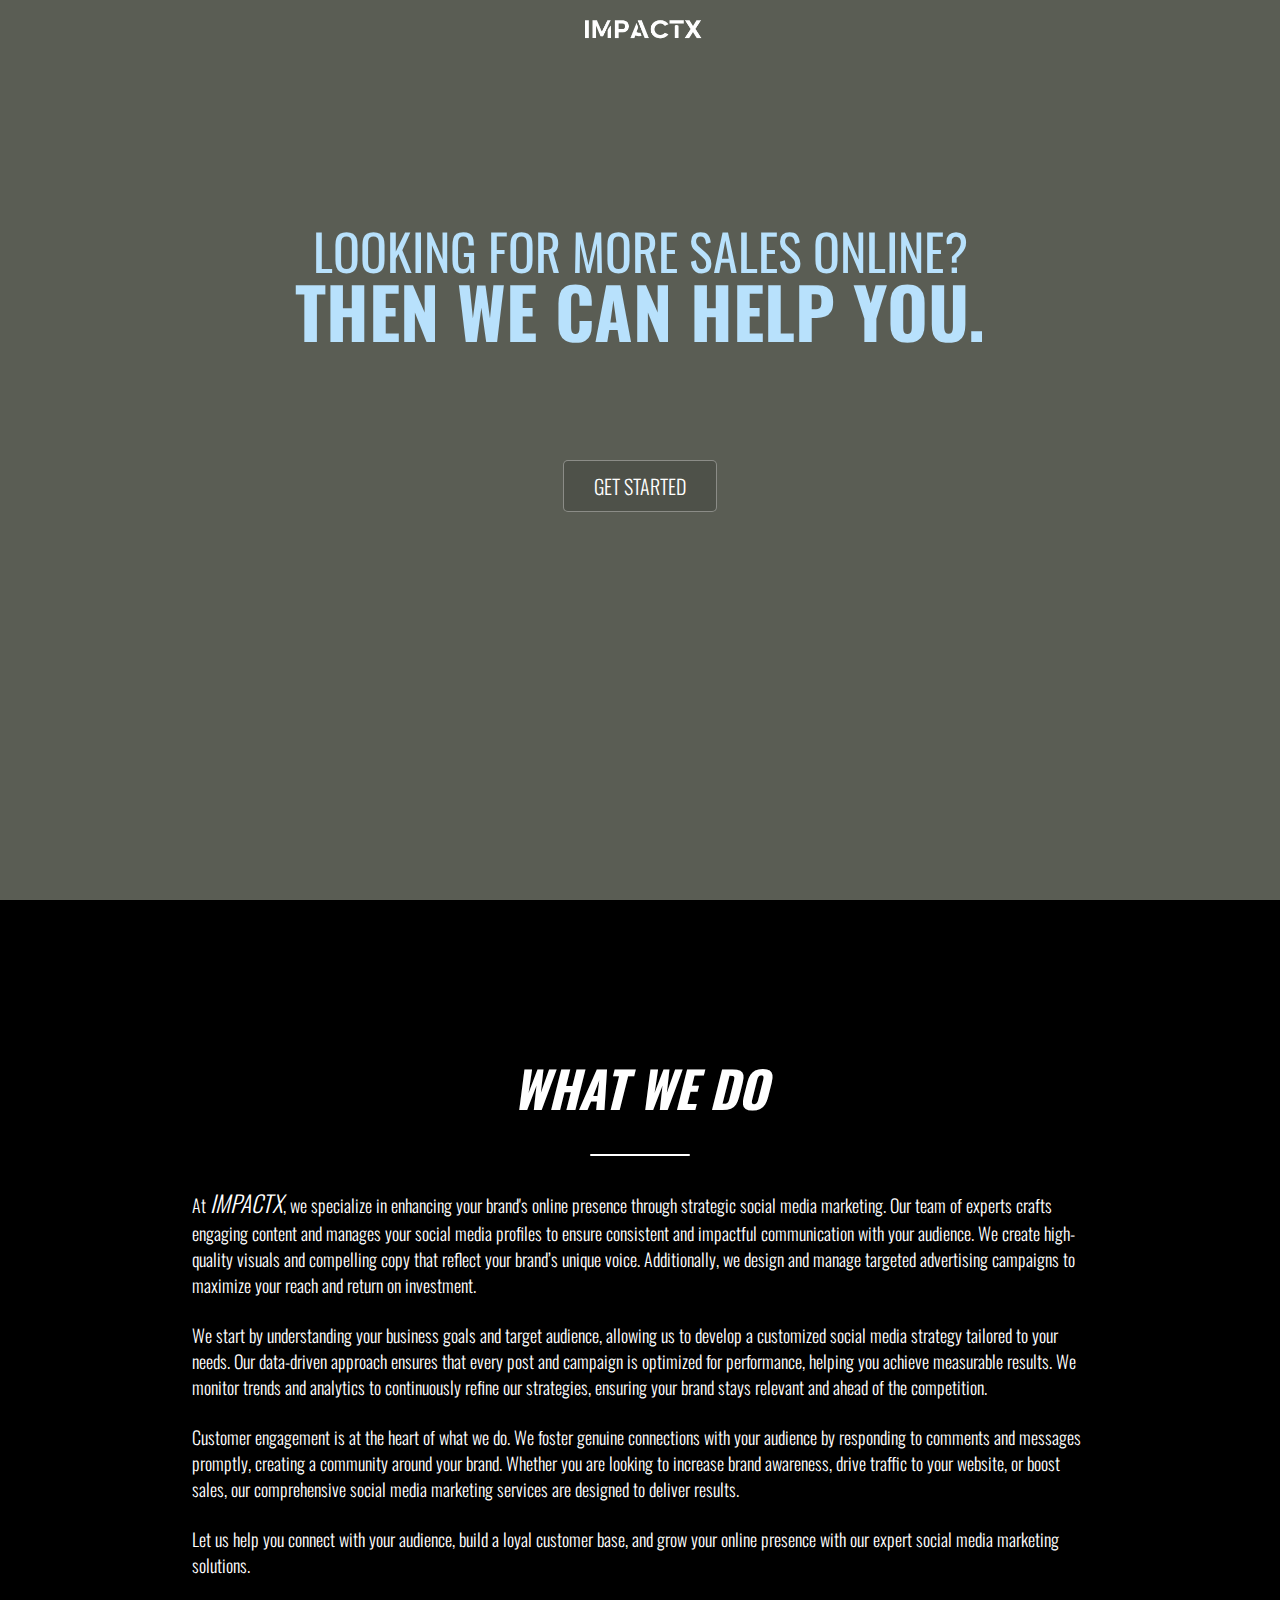
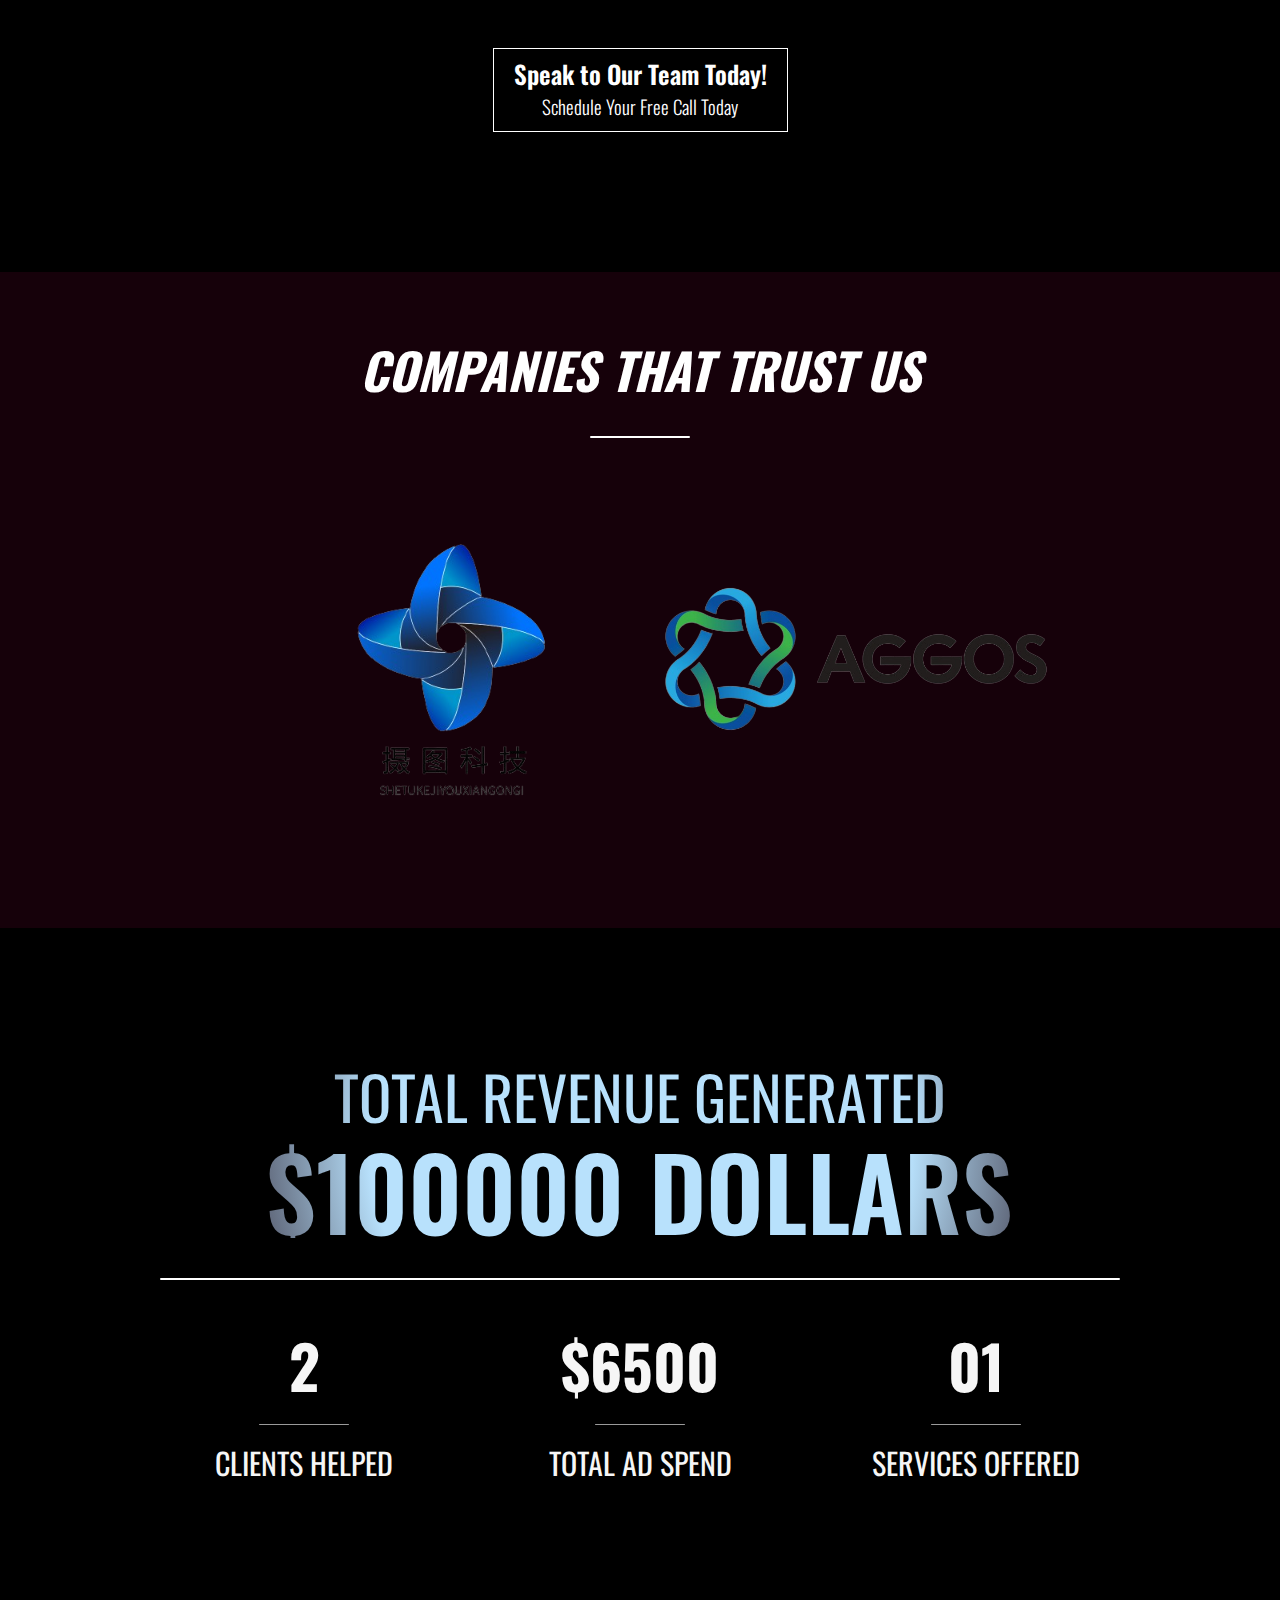
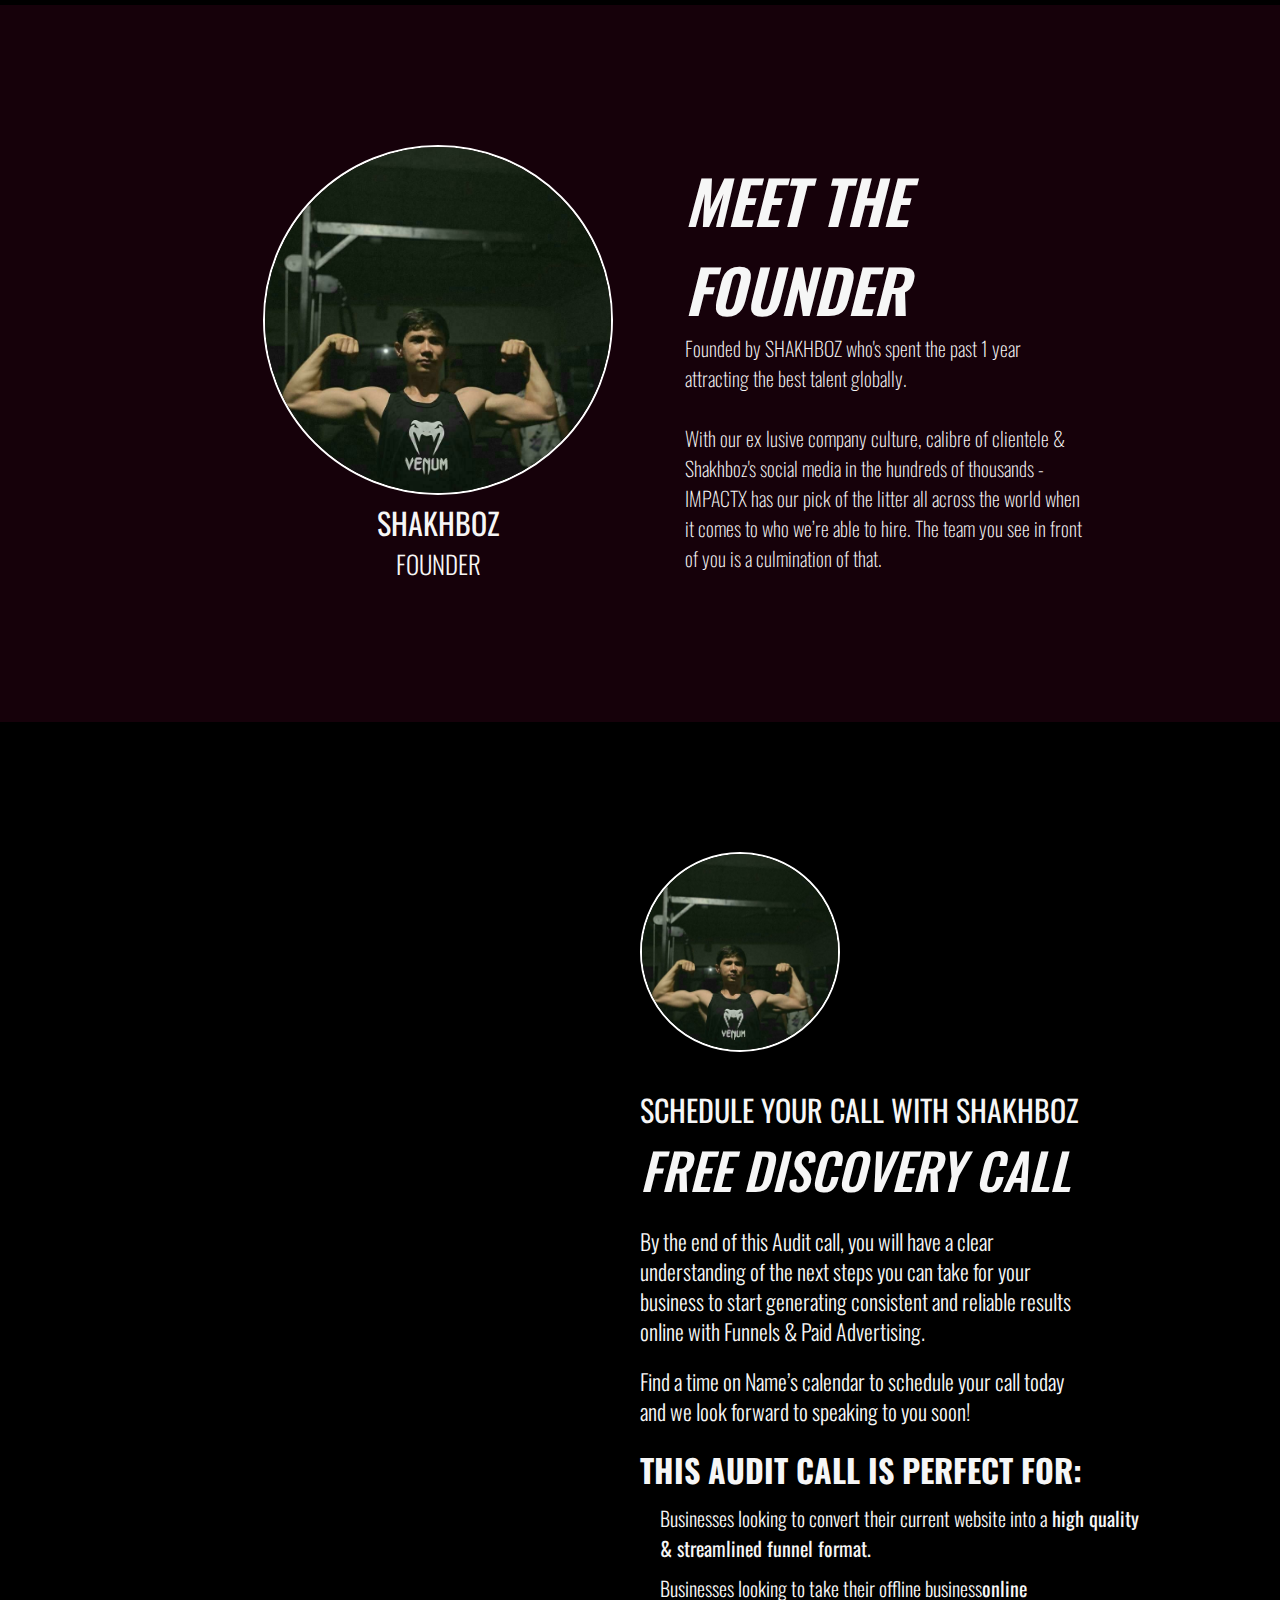
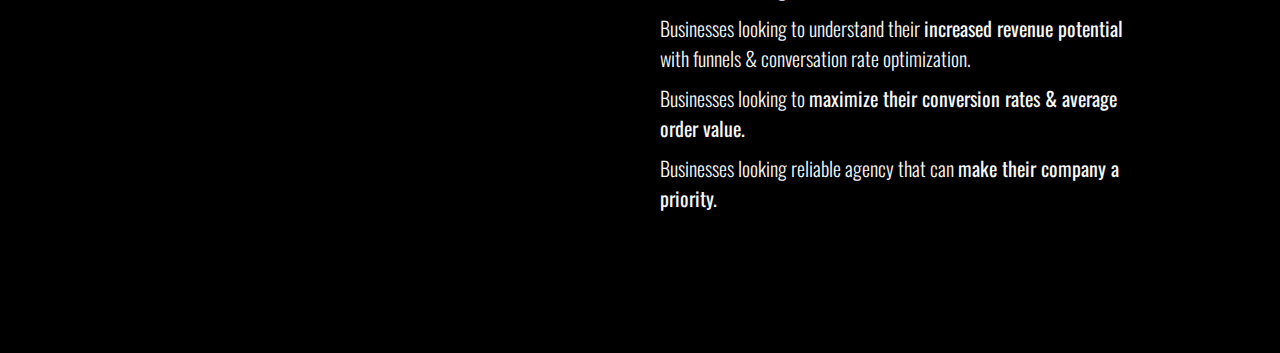
==== index.html @ bb974f60 "First commit" ====
<!DOCTYPE html>
<html lang="en">

<head>
    <meta charset="UTF-8">
    <meta name="viewport" content="width=device-width, initial-scale=1.0">
    <title>IMPACTX</title>
    <link rel="preconnect" href="https://fonts.googleapis.com">
    <link rel="preconnect" href="https://fonts.gstatic.com" crossorigin>
    <link rel="icon" type="image/x-icon" href="./img/logo.png">
    <link
        href="https://fonts.googleapis.com/css2?family=Poppins:ital,wght@0,100;0,200;0,300;0,400;0,500;0,600;0,700;0,800;0,900;1,100;1,200;1,300;1,400;1,500;1,600;1,700;1,800;1,900&display=swap"
        rel="stylesheet">
    <link rel="stylesheet" href="./style.css">
    <link rel="stylesheet" href="https://cdnjs.cloudflare.com/ajax/libs/font-awesome/6.5.2/css/all.min.css"
        integrity="sha512-SnH5WK+bZxgPHs44uWIX+LLJAJ9/2PkPKZ5QiAj6Ta86w+fsb2TkcmfRyVX3pBnMFcV7oQPJkl9QevSCWr3W6A=="
        crossorigin="anonymous" referrerpolicy="no-referrer" />
    <link rel="preconnect" href="https://fonts.googleapis.com">
    <link rel="preconnect" href="https://fonts.gstatic.com" crossorigin>
    <link href="https://fonts.googleapis.com/css2?family=Oswald:wght@200..700&display=swap" rel="stylesheet">
</head>

<body>
    <section class="header">
        <div class="bg-black">
            <div class="navbar">
                <img src="./img/logo.png" alt="">
            </div>
            <div class="head">
                <h1 class="look">
                    LOOKING FOR MORE SALES ONLINE?
                </h1>
                <h1 class="help">
                    THEN WE CAN HELP YOU.
                </h1>
            </div>
            <a href="#do" class="down">
                <button class="down_btn">GET STARTED</button>
        </div>
        </a>
        </div>
    </section>
    <section class="do" id="do">
        <div class="do_head">
            <h1 class="do_head_h1">
                WHAT WE DO
            </h1>
        </div>
        <div class="line"></div>

        <div class="do_paragraph">
            <p>At <span class="comp_logo">IMPACTX</span>, we specialize in enhancing your brand's online presence
                through strategic social media marketing. Our team of experts crafts engaging content and manages your
                social media profiles to ensure consistent and impactful communication with your audience. We create
                high-quality visuals and compelling copy that reflect your brand’s unique voice. Additionally, we design
                and manage targeted advertising campaigns to maximize your reach and return on investment.</p>
            <br>
            <p>We start by understanding your business goals and target audience, allowing us to develop a customized
                social media strategy tailored to your needs. Our data-driven approach ensures that every post and
                campaign is optimized for performance, helping you achieve measurable results. We monitor trends and
                analytics to continuously refine our strategies, ensuring your brand stays relevant and ahead of the
                competition.</p>
            <br>
            <p>Customer engagement is at the heart of what we do. We foster genuine connections with your audience by
                responding to comments and messages promptly, creating a community around your brand. Whether you are
                looking to increase brand awareness, drive traffic to your website, or boost sales, our comprehensive
                social media marketing services are designed to deliver results.</p>
            <br>
            <p>Let us help you connect with your audience, build a loyal customer base, and grow your online presence
                with our expert social media marketing solutions.
            </p>
        </div>
        <div class="do_btn_div">
        <a class="call_btn_in" href="#call">Speak to Our Team Today! <br> <span class="call_btn_in_span">Schedule Your Free Call Today</span> </a>

        </div>
    </section>
    <section class="companies">
        <div class="companies_head">
            <h1 class="do_head_h1">COMPANIES THAT TRUST US</h1>
        </div>
        <div class="line"></div>
        <div class="companies_images">
            <img src="./img/cmp1.png" alt="">
            <img src="./img/cmp2.png" class="companies_images_img2" alt="">
        </div>
    </section>

    <section class="revenue">
        <div class="revenue_head">
            <h1 class="revenue_head_1">TOTAL REVENUE GENERATED</h1>
            <h1 class="revenue_head_2">$100000 DOLLARS</h1>
        </div>
        <div class="line_revenue"></div>
        <div class="spend">
            <div class="card">
                <h1 class="spend_card_1">2</h1>
                <div class="line_card"></div>
                <h1 class="spend_card_2">CLIENTS HELPED</h1>
            </div>
            <div class="card">
                <h1 class="spend_card_1">$6500</h1>
                <div class="line_card"></div>
                <h1 class="spend_card_2">TOTAL AD SPEND</h1>
            </div>
            <div class="card">
                <h1 class="spend_card_1">01</h1>
                <div class="line_card"></div>
                <h1 class="spend_card_2">SERVICES OFFERED</h1>
            </div>
        </div>
    </section>
    <section class="founder">
        <div class="founder_main_content">
            <div class="founder_img">
                <img src="./img/founder.jpg" alt="">
                <div class="founder_img_content">
                    <h1 class="founder_img_name_1">SHAKHBOZ</h1>
                    <h2 class="founder_img_name_2">FOUNDER</h2>
                </div>
            </div>
            <div class="founder_content">
                <h1 class="founder_content_1">MEET THE FOUNDER</h1>
                <p class="founder_content_2">Founded by SHAKHBOZ who's spent the past 1 year attracting the best talent
                    globally.
                    <br>
                    <br>
                    With our ex     lusive company culture, calibre of clientele & Shakhboz's social media in the hundreds of
                    thousands - IMPACTX has our pick of the litter all across the world when it comes to who we’re able to
                    hire. The team you see in front of you is a culmination of that.
                </p>
            </div>
        </div>
    </section>
    <section class="call" id="call">
        <div class="call_img">
            <img src="./img/founder.jpg" alt="">
        </div>
        <div class="call_content">
            <h1 class="call_content_1">SCHEDULE YOUR CALL WITH SHAKHBOZ</h1>
            <h1 class="call_content_2">FREE DISCOVERY CALL</h1>
            <p class="call_content_3">By the end of this Audit call, you will have a clear understanding of the next steps you can take for your business to start generating consistent and reliable results online with Funnels & Paid Advertising.</p>
            <p class="call_content_4">Find a time on Name’s calendar to schedule your call today and we look forward to speaking to you soon!</p>
            
            <div class="perfect">
                <h1 class="perfect_h1">THIS AUDIT CALL IS PERFECT FOR:</h1>
                <div class="perfect_card"><i class="fa-solid fa-circle-check"></i> 
                    <h2 class="perfect_card_h2">
                        Businesses looking to convert their current website into a <strong> high quality & streamlined funnel format.</strong>
                   </h2>
                </div>
                <div class="perfect_card"><i class="fa-solid fa-circle-check"></i> 
                    <h2 class="perfect_card_h2">Businesses looking to take their offline business<strong>online</strong>
                   </h2>
                </div>
                <div class="perfect_card"><i class="fa-solid fa-circle-check"></i> 
                    <h2 class="perfect_card_h2">
                        Businesses looking to understand their <strong>increased revenue potential</strong> with funnels & conversation rate optimization.
                   </h2>
                </div>
                <div class="perfect_card"><i class="fa-solid fa-circle-check"></i> 
                    <h2 class="perfect_card_h2">
                        Businesses looking to <strong>maximize their conversion rates & average order value.</strong>
                   </h2>
                </div>
                <div class="perfect_card"><i class="fa-solid fa-circle-check"></i> 
                    <h2 class="perfect_card_h2">
                        Businesses looking reliable agency that can <strong>make their company a priority.</strong>
                   </h2>
                </div>
            </div>
        </div>
    </section>
</body>

</html>
---- style.css ----
* {
    margin: 0;
    padding: 0;
    box-sizing: border-box;
    font-family: "Oswald", sans-serif;
}

html {
    scroll-behavior: smooth;
    scroll-timeline: 2s;
}

/* ===== Scrollbar CSS ===== */
/* Firefox */
* {
    scrollbar-width: auto;
    scrollbar-color: #8f8f8f #000000;
}

/* Chrome, Edge, and Safari */
*::-webkit-scrollbar {
    width: 16px;
}

*::-webkit-scrollbar-track {
    background: #000000;
}

*::-webkit-scrollbar-thumb {
    background-color: #8f8f8f;
    border-radius: 43px;
    border: 10px solid #ffffff;
}







.header {
    background-image: url(./img/bg2.jpg);
    height: 100vh;
    background-repeat: no-repeat;
    background-size: cover;
    width: 100%;
    text-align: center;
}

.bg-black {
    background-color: rgba(9, 14, 0, 0.671);
    height: 100%;
}

.navbar {
    height: 100px;
}

.navbar img {
    width: 12%;
}

.head {
    height: 40%;
    display: flex;
    flex-direction: column;
    align-items: center;
    justify-content: center;
    color: white;
    line-height: 60px;
    background: #B8E1FC;
    background: radial-gradient(circle farthest-corner at center center, #B8E1FC 59%, #231421 100%);
    -webkit-background-clip: text;
    -webkit-text-fill-color: transparent;

}

.look {
    font-size: 50px;
    font-weight: 400;
}

.help {
    font-size: 70px;
}

.down {
    /* border: 1px solid red; */
}

.down_btn {
    border: 1px solid rgba(255, 255, 255, 0.343);
    color: white;
    padding: 10px 30px;
    border-radius: 5px;
    font-size: 20px;
    font-weight: 300;
    background: #00000020;
    transition: .5s;
    cursor: pointer;
}

.down_btn:hover {
    background: #004241a3;
    padding: 10px 40px;
}












.do {
    height: 100%;
    background-color: black;
    padding-top: 150px;
    padding-bottom: 70px;
}

.line {
    background-color: white;
    width: 100px;
    height: 2px;
    margin: 30px auto;
    border-radius: 2px;
}

.do_head {
    /* border: 1px solid red; */
    color: #fff;
    display: flex;
    align-items: center;
    justify-content: center;
    width: 80%;
    /* padding-top: 150px; */
    margin: auto;
}

.do_head_h1 {
    font-size: 50px;
    font-weight: 700;
    font-style: italic;
}

.do_paragraph {
    /* border: 1px solid white; */
    width: 70%;
    margin: auto;
    color: white;
}

.do_paragraph p {
    font-size: 18px;
    font-weight: 300;
}

.comp_logo {
    font-size: 23px;
    font-weight: 300;
    font-style: italic;
}
.do_btn_div{
    width: 100%;
    display: flex;
    align-items: center;
    margin: 50px auto;
}
.call_btn_in{
    text-align: center;
    border: 1px solid white;
    padding: 10px 20px;
    text-decoration: none;
    color: white;
    margin: 20px auto;
    font-size: 25px;
    line-height: 30px;
    font-weight: 600;
    transition: .5s;
}
.call_btn_in_span{
    font-size: 19px;
    font-weight: 300;
}
.call_btn_in:hover{
    background-color: #004241a3;
    padding: 10px 30px;
}



.companies {
    background-color: #16010a;
    color: white;
    padding-top: 60px;
    padding-bottom: 60px;
}

.companies_head {
    width: 70%;
    text-align: center;
    margin: auto;
}

.companies_images {
    display: flex;
    align-items: center;
    width: 60%;
    /* border: 1px solid grey; */
    justify-content: space-between;
    margin: auto;
}

.companies_images img {
    width: 400px;
}

.companies_images_img2 {
    margin-bottom: 30px;
}


.revenue {
    background: black;
    height: 100%;
    color: white;
    padding-top: 120px;
    padding-bottom: 120px;

}

.revenue_head {
    color: white;
    width: 70%;
    margin: auto;
    background: #B8E1FC;
    background: radial-gradient(circle farthest-corner at center center, #B8E1FC 59%, #231421 100%);
    -webkit-background-clip: text;
    -webkit-text-fill-color: transparent;
    text-align: center;
    line-height: 95px;
}

.revenue_head_1 {
    font-size: 60px;
    font-weight: 400;
}

.revenue_head_2 {
    font-size: 100px;
    font-weight: 600;
}

.line_revenue {
    width: 75%;
    background: white;
    height: 2px;
    border-radius: 3px;
    margin: 40px auto;
}

.spend {
    width: 70%;
    display: flex;
    margin: auto;
    text-align: center;
    align-items: center;
    justify-content: space-between;
    color: #f6f6f6;
}

.card {
    width: 25%;
}

.spend_card_1 {
    font-size: 60px;
}

.line_card {
    width: 40%;
    margin: 15px auto;
    background: #ffffff9a;
    height: 1px;
    border-radius: 1px;
}

.spend_card_2 {
    font-weight: 400;
    font-size: 30px;
}

.founder {
    background-color: #16010a;
    color: #f6f6f6;
    padding-top: 140px;
    padding-bottom: 140px;
}

.founder_main_content {
    display: flex;
    align-items: center;
    justify-content: space-between;
    width: 70%;
    margin: auto;
}

.founder_img {
    width: 45%;
    margin: auto;
    text-align: center;
}

.founder_img img {
    border-radius: 50%;
    height: 350px;
    object-fit: cover;
    object-position: left;
    width: 350px;
    border: 2px solid white;
}

.founder_img_name_1 {
    font-size: 30px;
    font-weight: 400;
}

.founder_img_name_2 {
    font-size: 25px;
    font-weight: 300;
}

.founder_content {
    width: 45%;
}

.founder_content_1 {
    font-size: 60px;
    font-weight: 600;
    font-style: italic;
}

.founder_content_2 {
    font-weight: 200;
    font-size: 20px;
    line-height: 30px;
}

.call{
    background: #000000;
    color: #f6f6f6;
  display: flex;    
  flex-direction: column;
  align-items: end;
  padding-top: 130px;
  padding-bottom: 130px;
  gap: 30px;
}
.call_img{
    width: 50%;
}
.call_img img{
    width: 200px;
    height: 200px;
    border-radius: 50%;
    object-fit: cover;
    border: 2px solid white;
}
.call_content{
    width: 50%;
}
.call_content_1{
    font-size: 30px;
    font-weight: 400;
}
.call_content_2{
    font-size: 50px;
    font-weight: 500;
    font-style: italic;
}
.call_content_3, .call_content_4{
    font-size: 22px;
    width: 70%;
    margin: 20px 0;
    line-height: 30px;
    font-weight: 300;
}

.perfect{
}
.perfect_card{
    display: flex;
    /* align-items: center; */
    justify-content: space-between;
    width: 80%;
    gap: 20px;
    margin: 10px 0;
}
.perfect_card_h2{
    width: 100%;
    font-size: 20px;
    font-weight: 300;
}
.perfect_card i{
    font-size: 20px;
    padding-top: 10px;
}



/* MEDIA DOWN */
@media(max-width: 1200px){
    .founder_main_content{
        width: 96%;
    }
}

@media(max-width: 1043px){
    .companies{
        width: 100%;
        border: 1px solid grey;
    }
    .companies_images{
        width: 90%;
    }
    .call{
        align-items: center;
        justify-content: center;
    }
    .call_img{
        width: 90%;
    }
    .call_content{
        width: 90%;
    }
}

@media(max-width: 820px){
    .companies_images img{
        width: 50%;
    }
    .founder_img img{
        width: 250px;
        height: 250px;
    }
    .founder_content_1{
        font-size: 40px;
    }
    .founder_content_2{
        font-size: 18px;
    }
}

@media(max-width: 700px){
    .look{
        font-size: 45px;
        font-weight: 500;
    }
    .help{
        font-size: 50   px;
    }
    .navbar img{
        width: 20%;
    }
}

@media(max-width: 610px){
    .revenue_head{
        line-height: 60px;
    }
    .revenue_head_1{
        font-size: 40px;

    }
    .revenue_head_2{
        font-size: 60px;
    }
    .spend{
        width: 100%;
    }
    .spend_card_1{
        font-size: 40px;
    }
    .spend_card_2{
        font-size: 34px;
    }
    .head{
        margin-top: 80px;
    }
    .do_paragraph{
        width: 90%;
    }
}

@media(max-width: 500px){
    .founder_main_content{
        flex-direction: column;
        gap: 30px;
    }
    .founder_content{
        width: 90%;
    }
    .founder_content_2{
        width: 100%;
    }
    .companies_images img{
        width: 50%;
    }
    .look{
        font-size: 40px;
        line-height: 46px;
    }
    .help{
        font-size: 50px;
    }

    .spend{
        width: 80%;
        flex-direction: column;
        gap: 30px;
    }
    .card{
        border: 1px solid rgba(128, 128, 128, 0.232);
        width: 80%;
        padding: 10px;
    }
}
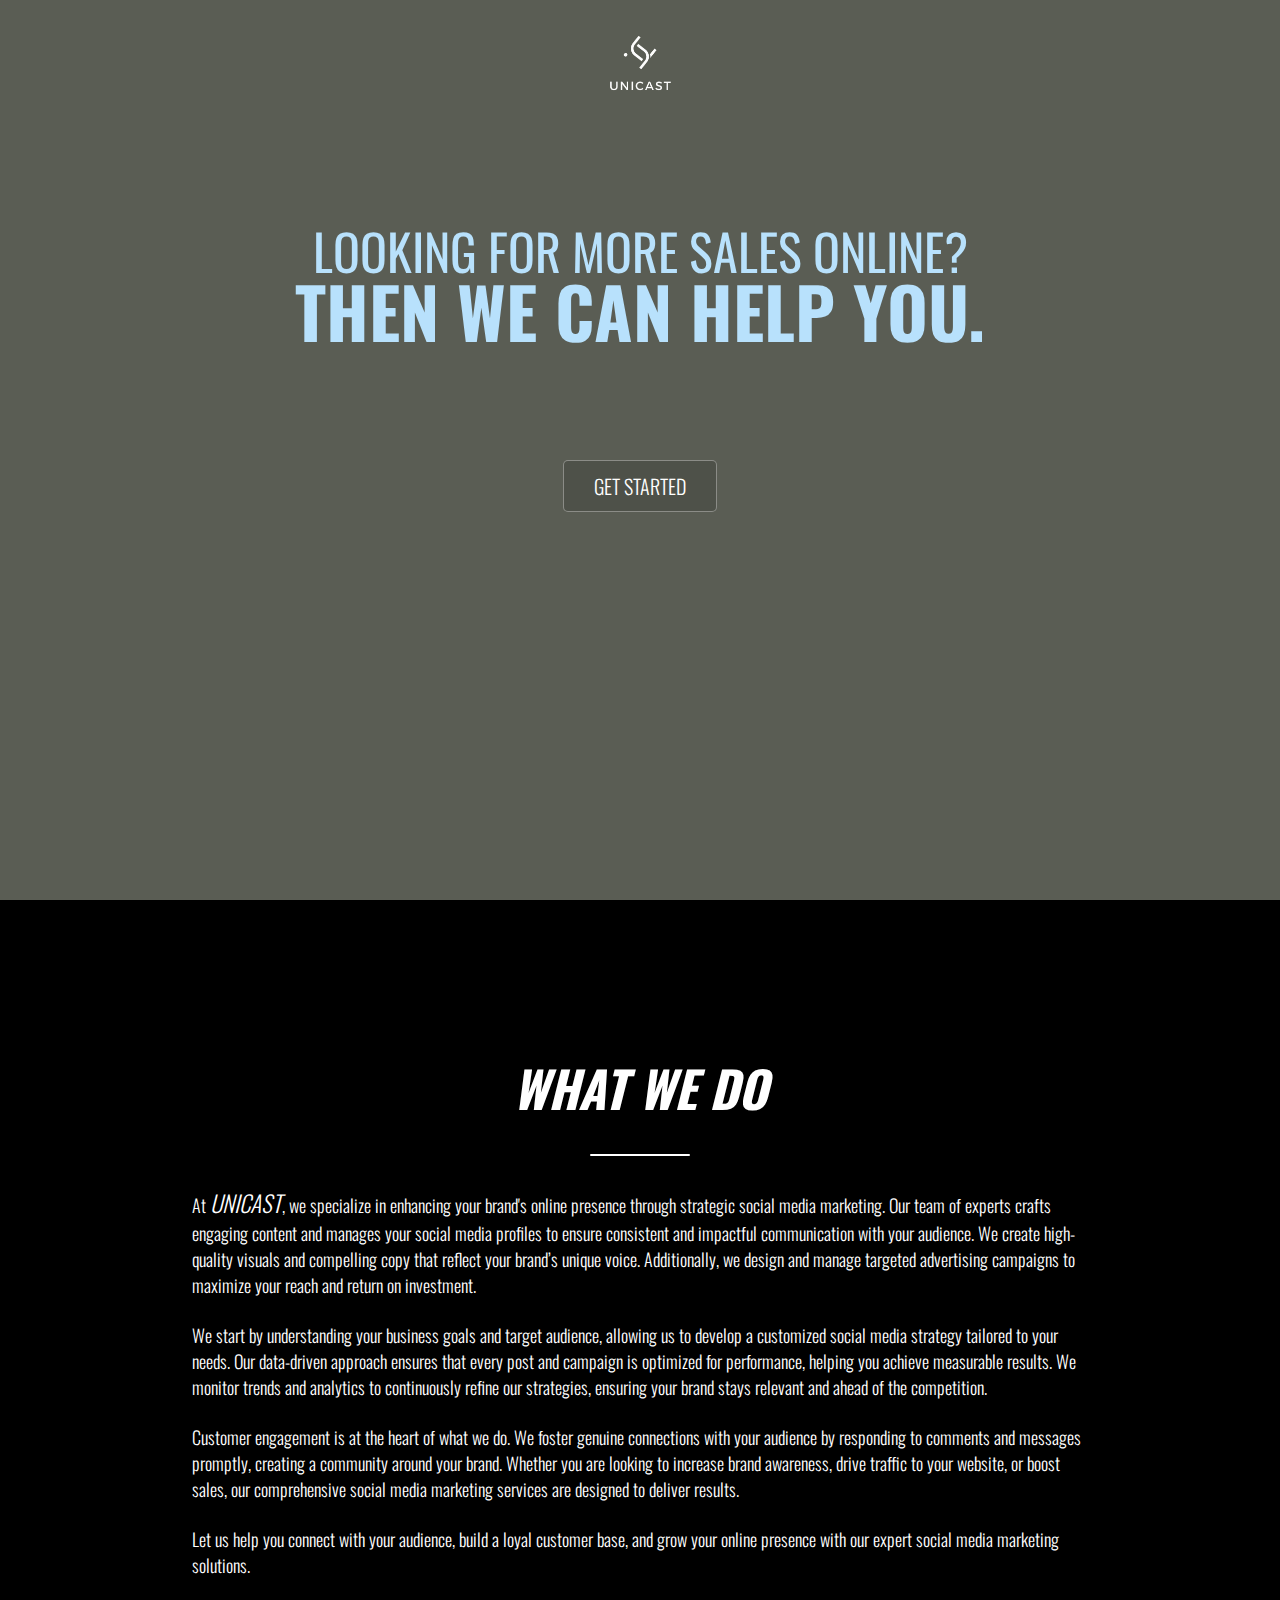
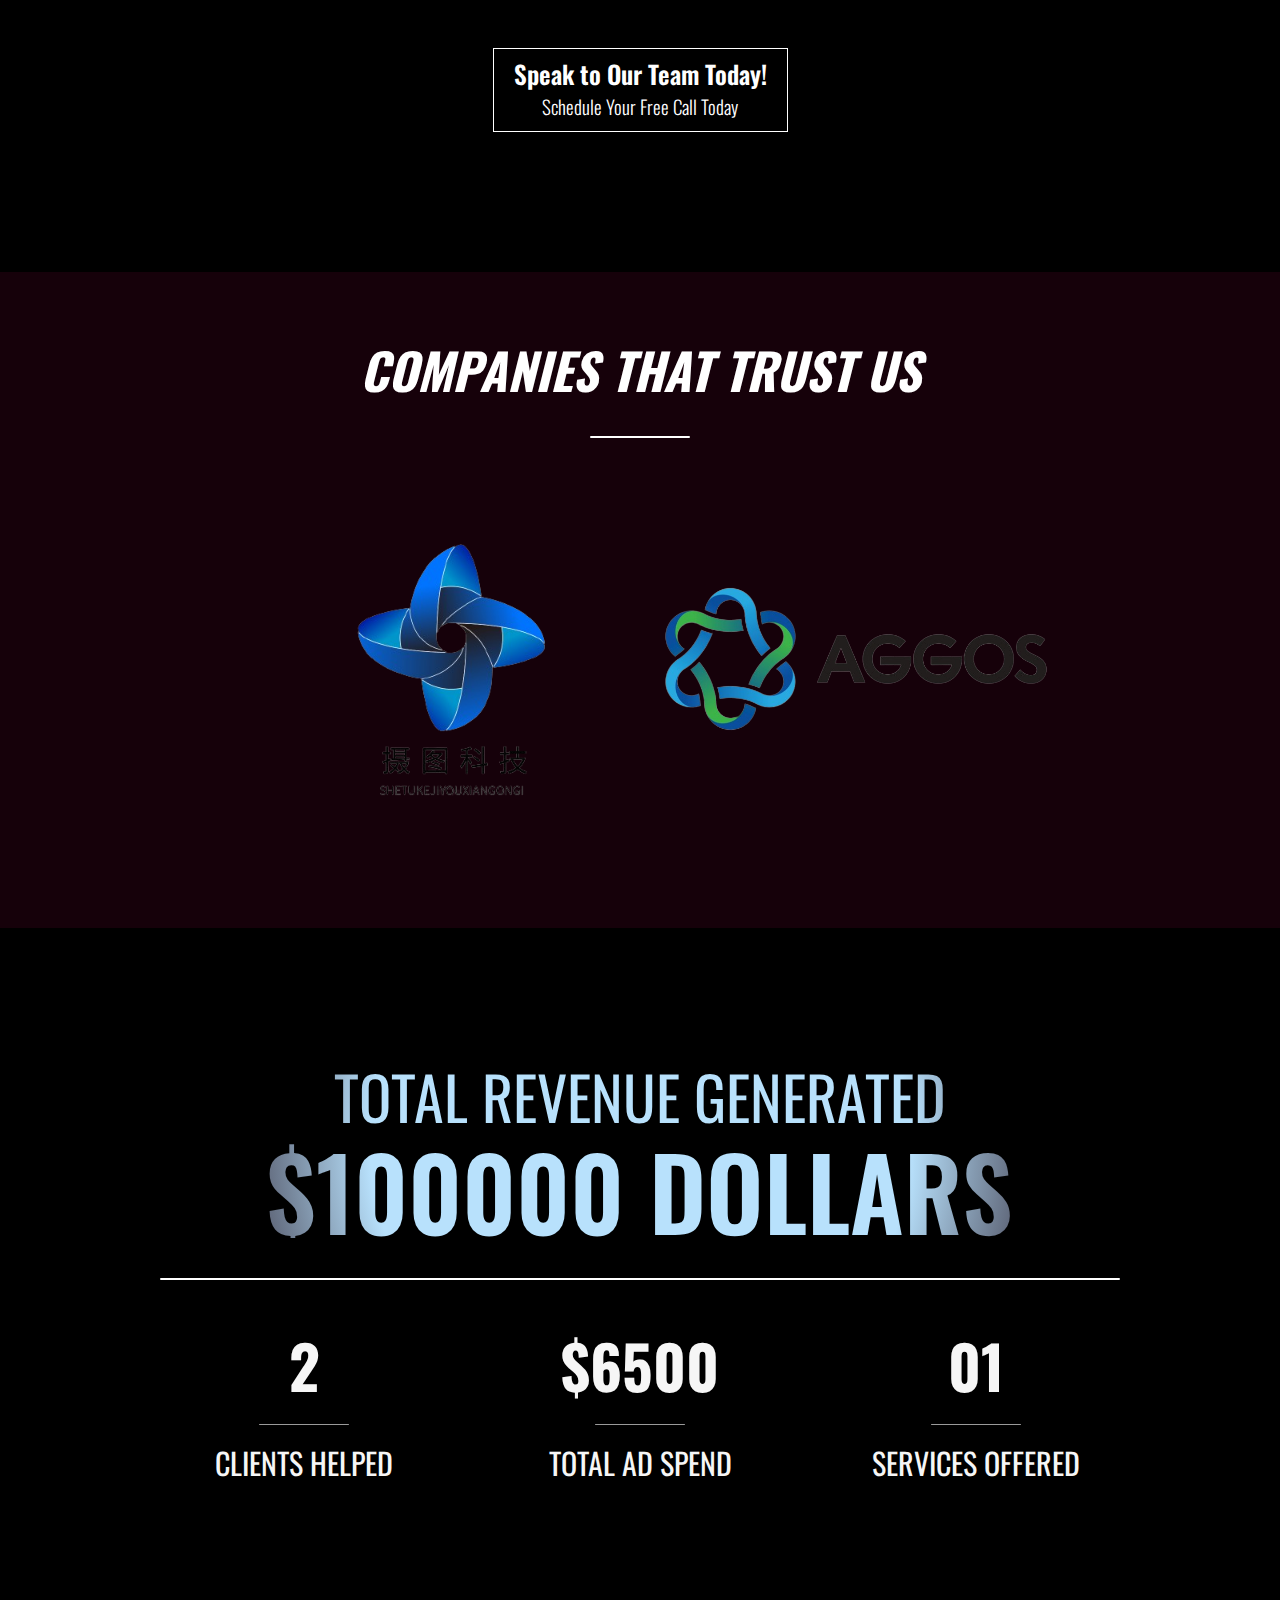
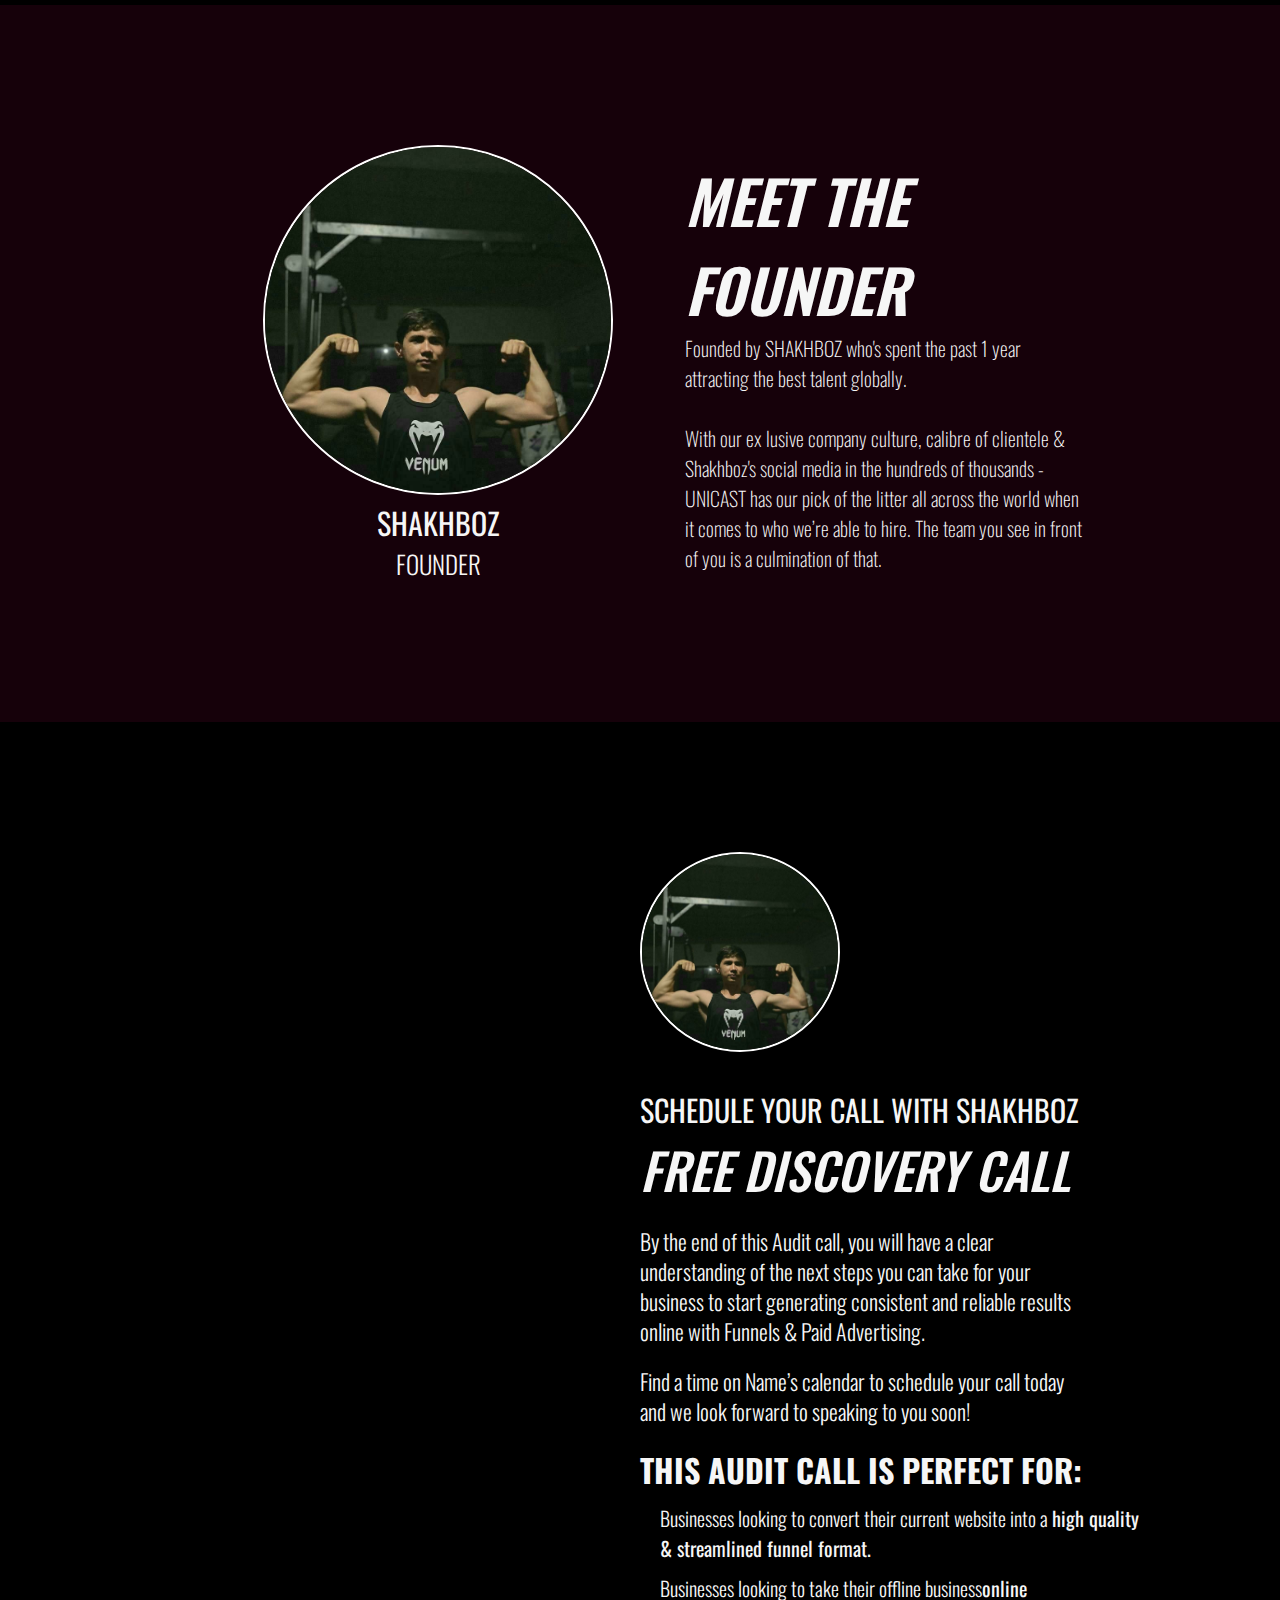
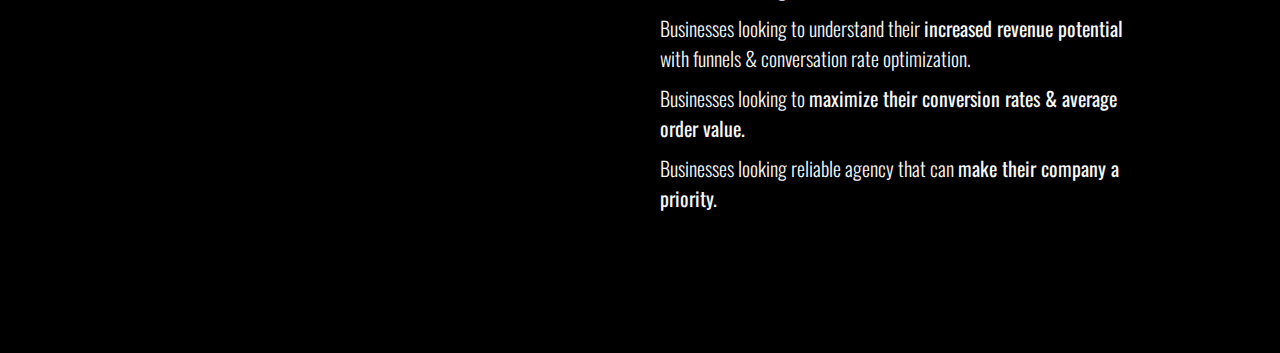
==== commit 4ff284bc: "added new page" ====
--- a/index.html
+++ b/index.html
@@ -4,10 +4,10 @@
 <head>
     <meta charset="UTF-8">
     <meta name="viewport" content="width=device-width, initial-scale=1.0">
-    <title>IMPACTX</title>
+    <title>UNICAST</title>
     <link rel="preconnect" href="https://fonts.googleapis.com">
     <link rel="preconnect" href="https://fonts.gstatic.com" crossorigin>
-    <link rel="icon" type="image/x-icon" href="./img/logo.png">
+    <link rel="icon" type="image/x-icon" href="./img/uni.png">
     <link
         href="https://fonts.googleapis.com/css2?family=Poppins:ital,wght@0,100;0,200;0,300;0,400;0,500;0,600;0,700;0,800;0,900;1,100;1,200;1,300;1,400;1,500;1,600;1,700;1,800;1,900&display=swap"
         rel="stylesheet">
@@ -24,7 +24,7 @@
     <section class="header">
         <div class="bg-black">
             <div class="navbar">
-                <img src="./img/logo.png" alt="">
+                <img src="./img/uni.png" alt="">
             </div>
             <div class="head">
                 <h1 class="look">
@@ -49,7 +49,7 @@
         <div class="line"></div>
 
         <div class="do_paragraph">
-            <p>At <span class="comp_logo">IMPACTX</span>, we specialize in enhancing your brand's online presence
+            <p>At <span class="comp_logo">UNICAST</span>, we specialize in enhancing your brand's online presence
                 through strategic social media marketing. Our team of experts crafts engaging content and manages your
                 social media profiles to ensure consistent and impactful communication with your audience. We create
                 high-quality visuals and compelling copy that reflect your brand’s unique voice. Additionally, we design
@@ -71,7 +71,7 @@
             </p>
         </div>
         <div class="do_btn_div">
-        <a class="call_btn_in" href="#call">Speak to Our Team Today! <br> <span class="call_btn_in_span">Schedule Your Free Call Today</span> </a>
+        <a class="call_btn_in" href="pages/1stpage.html">Speak to Our Team Today! <br> <span class="call_btn_in_span">Schedule Your Free Call Today</span> </a>
 
         </div>
     </section>
@@ -126,7 +126,7 @@
                     <br>
                     <br>
                     With our ex     lusive company culture, calibre of clientele & Shakhboz's social media in the hundreds of
-                    thousands - IMPACTX has our pick of the litter all across the world when it comes to who we’re able to
+                    thousands - UNICAST has our pick of the litter all across the world when it comes to who we’re able to
                     hire. The team you see in front of you is a culmination of that.
                 </p>
             </div>
--- a/style.css
+++ b/style.css
@@ -57,7 +57,7 @@
 }
 
 .navbar img {
-    width: 12%;
+    width: 10%;
 }
 
 .head {
@@ -107,7 +107,10 @@
 
 
 
-
+.emb{
+    width: 900px;
+    height: 200px;
+}
 
 
 
